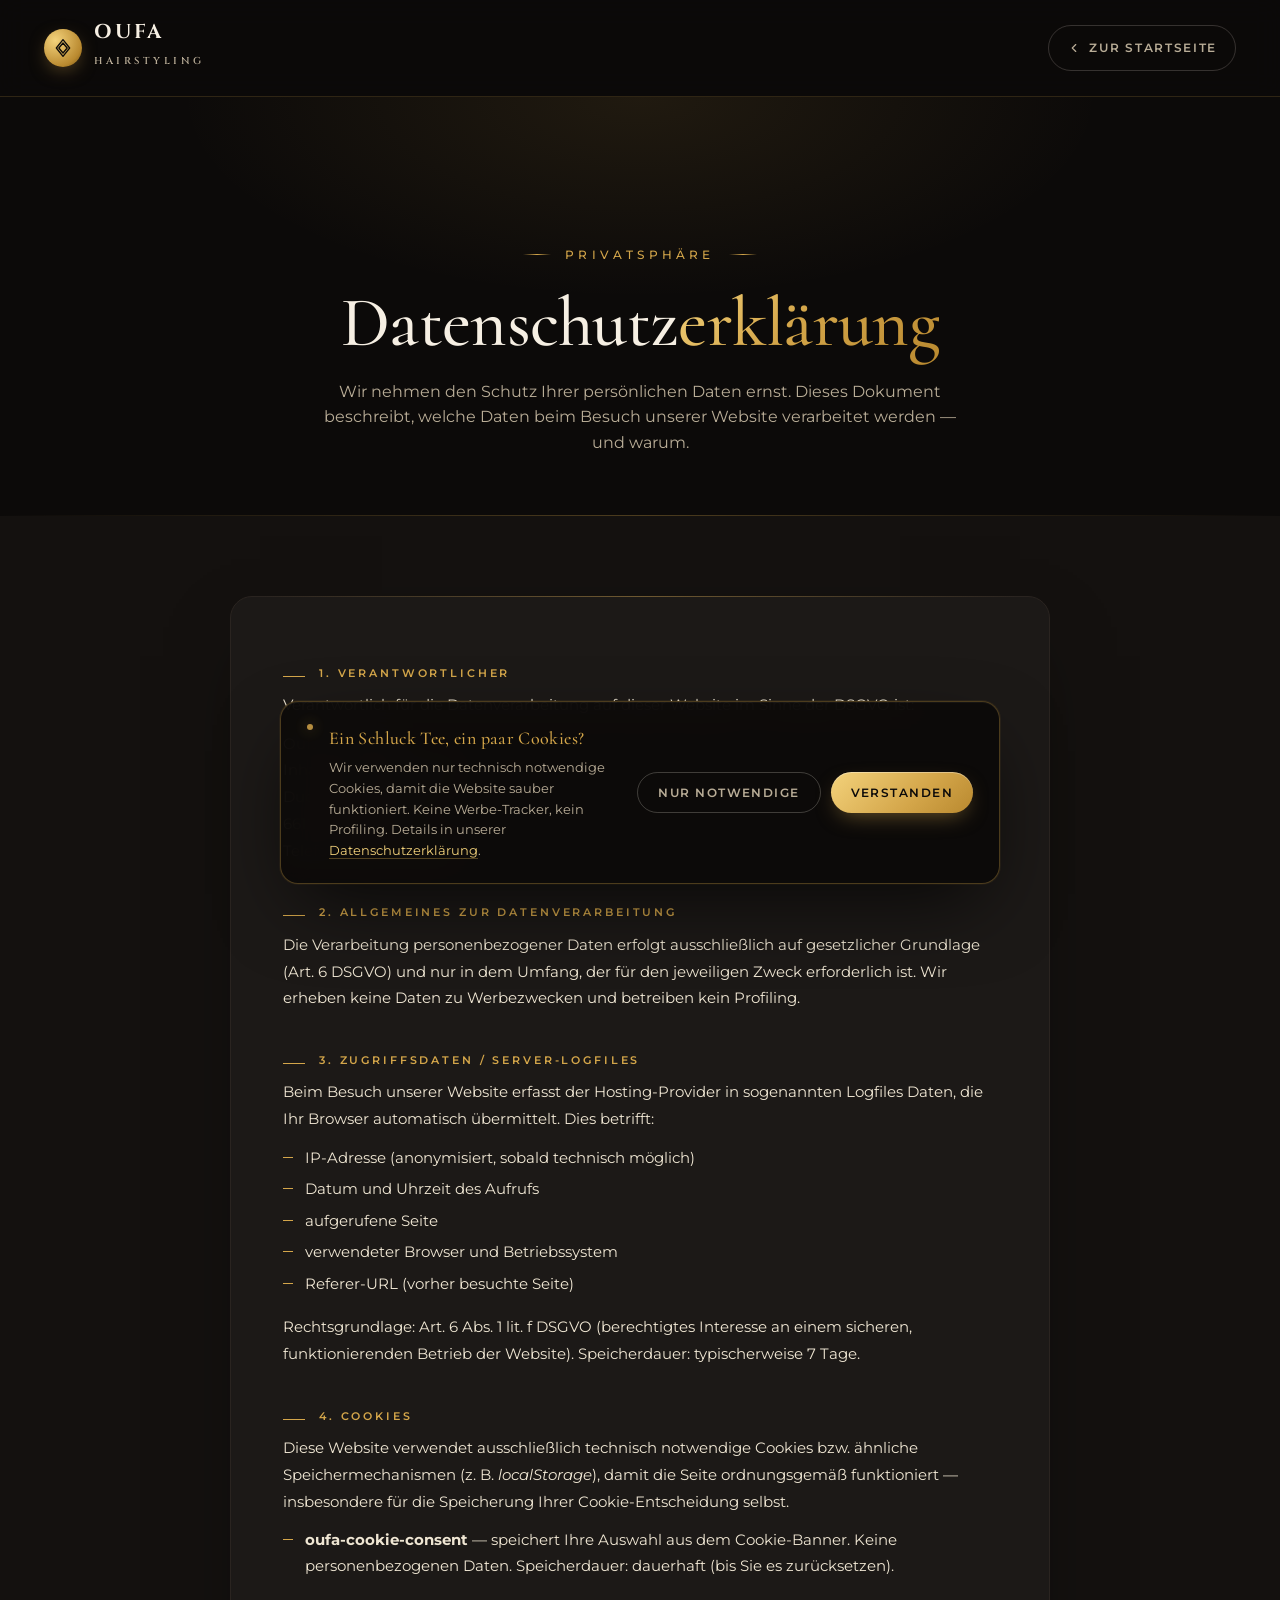
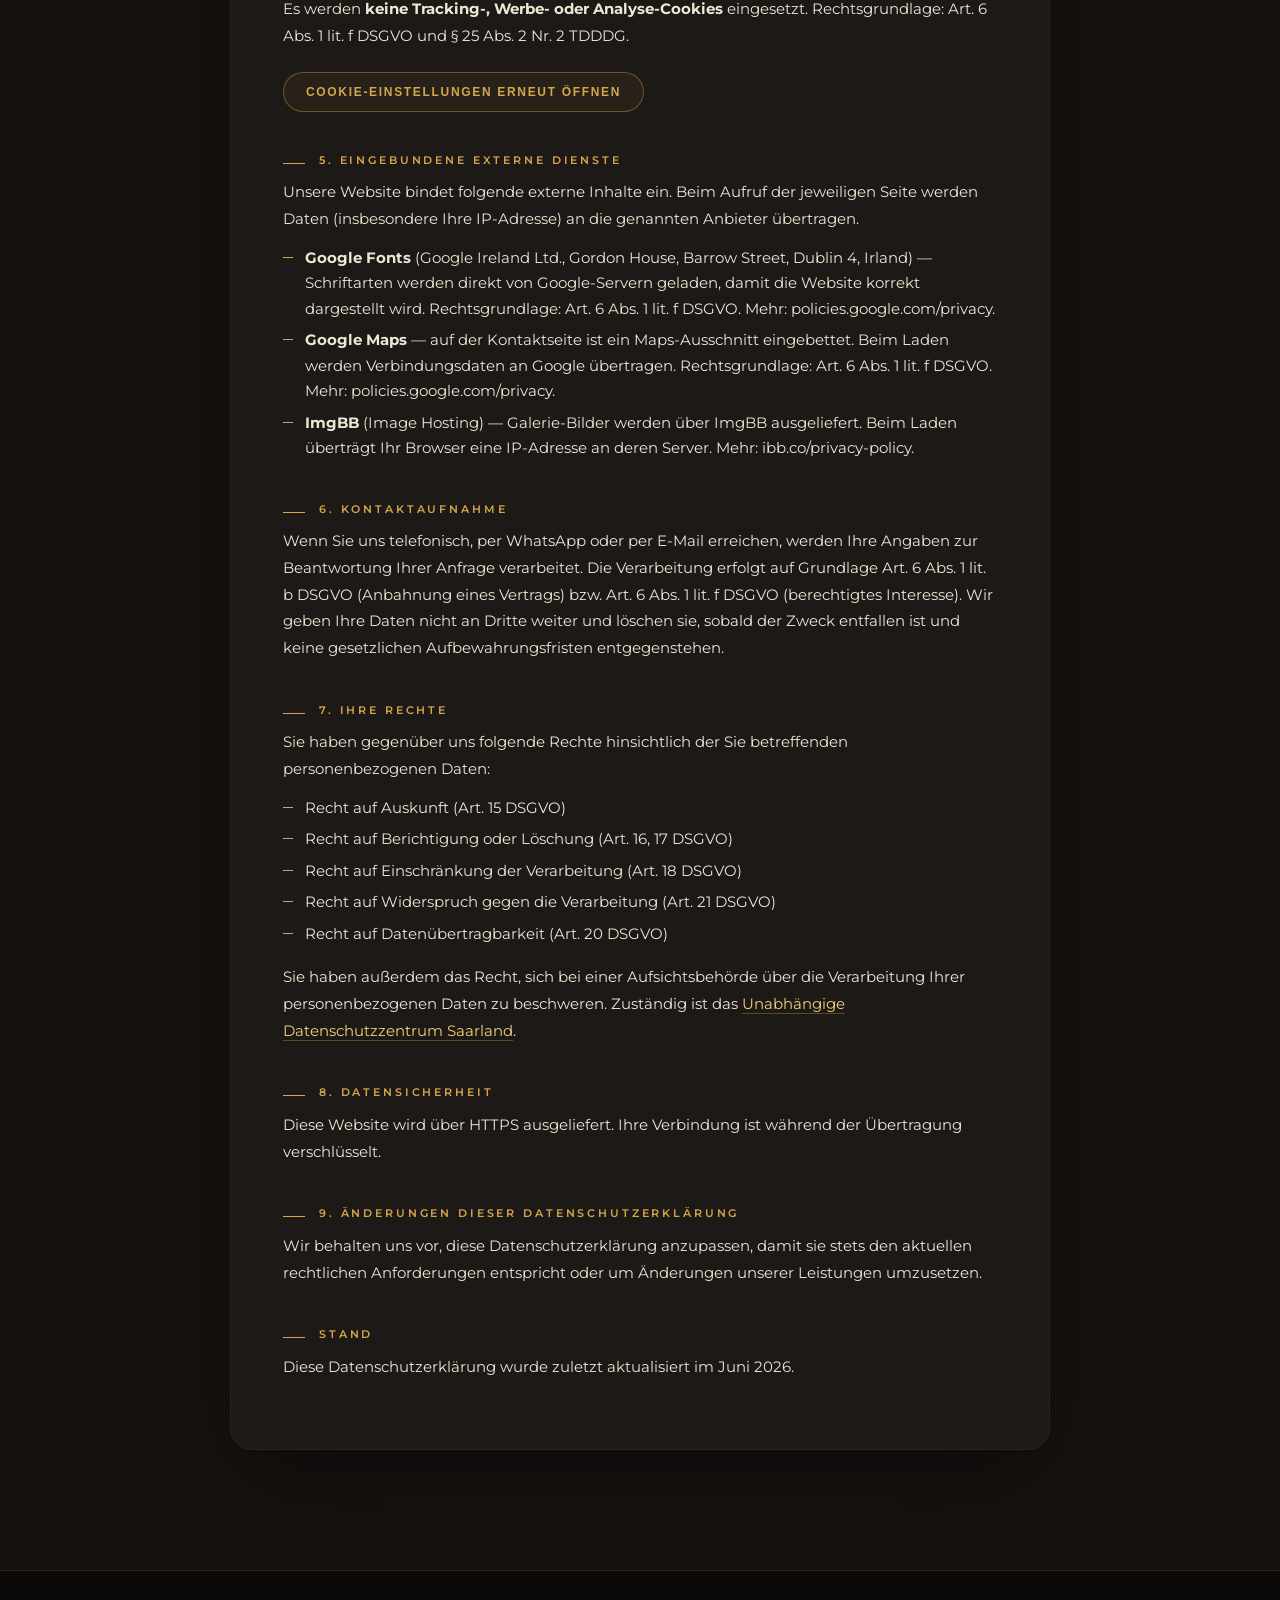
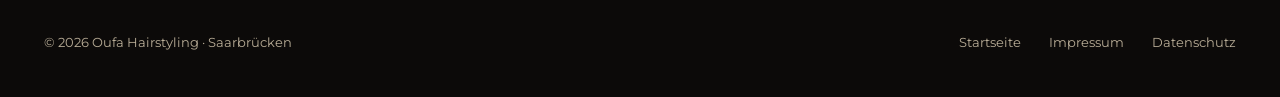
==== datenschutz.html @ 0afa8229 "feat: extract legal pages, add cookie banner, polish each section Structural - impressum.html: stand" ====
<!doctype html>
<html lang="de">
<head>
<meta charset="utf-8" />
<meta name="viewport" content="width=device-width, initial-scale=1, viewport-fit=cover" />
<title>Datenschutz — Oufa Hairstyling Saarbrücken</title>
<meta name="description" content="Datenschutzerklärung von Oufa Hairstyling. Informationen zur Verarbeitung personenbezogener Daten gemäß DSGVO." />
<meta name="theme-color" content="#0c0a09" />
<meta name="robots" content="index, follow" />

<link rel="preconnect" href="https://fonts.googleapis.com" />
<link rel="preconnect" href="https://fonts.gstatic.com" crossorigin />
<link href="https://fonts.googleapis.com/css2?family=Cinzel:wght@400;500;600;700&family=Cormorant:wght@300;400;500;600;700&family=Montserrat:wght@300;400;500;600;700&display=swap" rel="stylesheet" />

<style>
  :root {
    --bg:         #0c0a09;
    --bg-2:       #14110f;
    --surface:    #1c1917;
    --line:       #2a2420;
    --cream:      #f6efe3;
    --cream-2:    #efe6d3;
    --muted:      #b9ad97;
    --ink:        #0c0a09;
    --gold:       #d4a64a;
    --gold-2:     #b9892f;
    --gold-3:     #f3d27b;
    --gold-soft:  rgba(212, 166, 74, 0.18);
    --font-display: "Cinzel", "Cormorant", serif;
    --font-serif:   "Cormorant", "Playfair Display", Georgia, serif;
    --font-sans:    "Montserrat", "Inter", system-ui, -apple-system, sans-serif;
  }
  * { box-sizing: border-box; }
  html { scroll-behavior: smooth; }
  body {
    margin: 0;
    font-family: var(--font-sans);
    color: var(--cream);
    background: var(--bg);
    -webkit-font-smoothing: antialiased;
    text-rendering: optimizeLegibility;
    line-height: 1.6;
    overflow-x: hidden;
  }
  a { color: inherit; text-decoration: none; }
  img, svg { display: block; max-width: 100%; }
  ::selection { background: var(--gold); color: var(--ink); }

  .container { width: 100%; max-width: 1240px; padding: 0 24px; margin: 0 auto; }
  .gold-text {
    background: linear-gradient(135deg, var(--gold-3) 0%, var(--gold) 45%, var(--gold-2) 100%);
    -webkit-background-clip: text; background-clip: text; color: transparent;
  }
  .eyebrow {
    font-family: var(--font-sans); font-weight: 500;
    letter-spacing: .35em; text-transform: uppercase;
    font-size: 12px; color: var(--gold);
    display: inline-flex; align-items: center; gap: 14px;
  }
  .eyebrow::before, .eyebrow::after {
    content: ""; width: 28px; height: 1px;
    background: linear-gradient(90deg, transparent, var(--gold), transparent);
  }

  header.site {
    position: sticky; top: 0; left: 0; right: 0; z-index: 60;
    background: rgba(12,10,9,.78);
    backdrop-filter: blur(14px) saturate(140%);
    -webkit-backdrop-filter: blur(14px) saturate(140%);
    border-bottom: 1px solid rgba(212,166,74,.18);
  }
  .nav { display: flex; align-items: center; justify-content: space-between; padding: 22px 0; }
  .brand {
    display: inline-flex; align-items: center; gap: 12px;
    font-family: var(--font-display); font-weight: 600;
    font-size: 20px; letter-spacing: .14em;
  }
  .brand .mark {
    width: 38px; height: 38px; display: grid; place-items: center;
    border-radius: 50%;
    background: radial-gradient(circle at 30% 30%, var(--gold-3), var(--gold-2) 70%, #6b4d12 100%);
    box-shadow: 0 6px 20px -6px rgba(212,166,74,.55);
    color: var(--ink);
  }
  .brand .name strong { display: block; font-weight: 700; line-height: 1; }
  .brand .name span { font-size: 10px; letter-spacing: .35em; color: var(--muted); }
  .back-link {
    display: inline-flex; align-items: center; gap: 8px;
    font-size: 12px; font-weight: 600; letter-spacing: .14em; text-transform: uppercase;
    color: var(--muted);
    padding: 12px 18px; border-radius: 999px;
    border: 1px solid rgba(246,239,227,.18);
    transition: color .25s ease, border-color .25s ease, background .25s ease;
  }
  .back-link:hover { color: var(--gold); border-color: var(--gold); background: rgba(212,166,74,.06); }
  .back-link svg { transition: transform .3s cubic-bezier(.22,1,.36,1); }
  .back-link:hover svg { transform: translateX(-3px); }

  .page-hero {
    padding: 140px 0 60px; position: relative;
    background:
      radial-gradient(60% 80% at 50% 0%, rgba(212,166,74,.10), transparent 60%),
      var(--bg);
    text-align: center;
  }
  .page-hero::after {
    content: ""; position: absolute; left: 0; right: 0; bottom: 0;
    height: 1px;
    background: linear-gradient(90deg, transparent, rgba(212,166,74,.32), transparent);
  }
  .page-hero h1 {
    font-family: var(--font-serif); font-weight: 500;
    font-size: clamp(42px, 5.5vw, 76px); line-height: 1.06;
    margin: 22px 0 18px; letter-spacing: -0.01em;
  }
  .page-hero p.lead { color: var(--muted); max-width: 640px; margin: 0 auto; font-size: 16px; }

  .legal { background: var(--bg-2); padding: 80px 0 120px; }
  .legal-card {
    max-width: 820px; margin: 0 auto;
    background: var(--surface);
    border: 1px solid var(--line);
    border-radius: 22px;
    padding: 56px 52px;
    box-shadow: 0 30px 80px -30px rgba(0,0,0,.55);
    position: relative;
  }
  .legal-card::before {
    content: ""; position: absolute; top: -1px; left: 32px; right: 32px;
    height: 1px;
    background: linear-gradient(90deg, transparent, rgba(212,166,74,.4), transparent);
  }
  .legal-card h3 {
    font-family: var(--font-sans);
    font-size: 11px; letter-spacing: .26em; text-transform: uppercase;
    color: var(--gold); margin: 40px 0 10px; font-weight: 600;
    display: flex; align-items: baseline; gap: 14px;
  }
  .legal-card h3::before {
    content: ""; width: 22px; height: 1px;
    background: var(--gold); flex-shrink: 0;
  }
  .legal-card h3:first-of-type { margin-top: 12px; }
  .legal-card p {
    font-size: 15px; line-height: 1.78; color: var(--cream-2);
    margin: 0 0 12px;
  }
  .legal-card p a {
    color: var(--gold-3);
    border-bottom: 1px solid rgba(212,166,74,.35);
    transition: color .2s ease, border-color .2s ease;
  }
  .legal-card p a:hover { color: var(--gold); border-bottom-color: var(--gold); }
  .legal-card ul {
    list-style: none; margin: 8px 0 18px; padding: 0;
  }
  .legal-card ul li {
    font-size: 15px; line-height: 1.7; color: var(--cream-2);
    padding-left: 22px; position: relative; margin-bottom: 6px;
  }
  .legal-card ul li::before {
    content: ""; position: absolute;
    left: 0; top: 12px;
    width: 10px; height: 1px;
    background: var(--gold);
  }
  .legal-card .meta-cookie-btn {
    display: inline-flex; align-items: center; gap: 8px;
    margin-top: 10px;
    padding: 12px 22px;
    border-radius: 999px;
    border: 1px solid rgba(212,166,74,.4);
    background: rgba(212,166,74,.06);
    color: var(--gold);
    font-size: 12px; font-weight: 600;
    letter-spacing: .14em; text-transform: uppercase;
    cursor: pointer;
    transition: background .25s ease, transform .25s ease;
  }
  .legal-card .meta-cookie-btn:hover { background: rgba(212,166,74,.16); transform: translateY(-1px); }

  footer {
    background: var(--bg);
    border-top: 1px solid var(--line);
    padding: 48px 0 32px;
  }
  .foot {
    display: flex; flex-wrap: wrap;
    align-items: center; justify-content: space-between;
    gap: 24px;
  }
  .foot p, .foot a { color: var(--muted); font-size: 13px; }
  .foot .legal-links { display: flex; gap: 28px; }
  .foot .legal-links a {
    position: relative; transition: color .25s ease;
  }
  .foot .legal-links a::after {
    content: ""; position: absolute; left: 0; right: 0; bottom: -4px;
    height: 1px; background: var(--gold);
    transform: scaleX(0); transform-origin: left;
    transition: transform .35s cubic-bezier(.22,1,.36,1);
  }
  .foot .legal-links a:hover { color: var(--gold); }
  .foot .legal-links a:hover::after { transform: scaleX(1); }

  @media (max-width: 720px) {
    .page-hero { padding: 110px 0 50px; }
    .legal { padding: 60px 0 80px; }
    .legal-card { padding: 40px 24px; border-radius: 18px; }
    .legal-card p, .legal-card ul li { font-size: 14px; }
    .legal-card h3 { font-size: 10px; letter-spacing: .22em; }
  }
</style>
</head>
<body>

<header class="site">
  <div class="container">
    <div class="nav">
      <a href="/" class="brand" aria-label="Oufa Hairstyling — zurück zur Startseite">
        <span class="mark" aria-hidden="true">
          <svg width="20" height="20" viewBox="0 0 24 24" fill="none" stroke="currentColor" stroke-width="1.6" stroke-linecap="round" stroke-linejoin="round">
            <path d="M12 2 L20 12 L12 22 L4 12 Z"/>
            <path d="M12 6 L17 12 L12 18 L7 12 Z"/>
          </svg>
        </span>
        <span class="name">
          <strong>OUFA</strong>
          <span>HAIRSTYLING</span>
        </span>
      </a>
      <a href="/" class="back-link">
        <svg width="14" height="14" viewBox="0 0 24 24" fill="none" stroke="currentColor" stroke-width="2" stroke-linecap="round" stroke-linejoin="round">
          <polyline points="15 18 9 12 15 6"/>
        </svg>
        Zur Startseite
      </a>
    </div>
  </div>
</header>

<section class="page-hero">
  <div class="container">
    <span class="eyebrow">Privatsphäre</span>
    <h1>Datenschutz<span class="gold-text">erklärung</span></h1>
    <p class="lead">Wir nehmen den Schutz Ihrer persönlichen Daten ernst. Dieses Dokument beschreibt, welche Daten beim Besuch unserer Website verarbeitet werden — und warum.</p>
  </div>
</section>

<section class="legal">
  <div class="container">
    <div class="legal-card">

      <h3>1. Verantwortlicher</h3>
      <p>
        Verantwortlich für die Datenverarbeitung auf dieser Website im Sinne der DSGVO ist:
      </p>
      <p>
        Oufa Hairstyling<br />
        Inhaberin: Oufa Yousef<br />
        Dudweilerstraße 2A<br />
        66111 Saarbrücken<br />
        Telefon: <a href="tel:+491607634655">0160 76 34 655</a>
      </p>

      <h3>2. Allgemeines zur Datenverarbeitung</h3>
      <p>
        Die Verarbeitung personenbezogener Daten erfolgt ausschließlich auf gesetzlicher Grundlage
        (Art. 6 DSGVO) und nur in dem Umfang, der für den jeweiligen Zweck erforderlich ist. Wir
        erheben keine Daten zu Werbezwecken und betreiben kein Profiling.
      </p>

      <h3>3. Zugriffsdaten / Server-Logfiles</h3>
      <p>
        Beim Besuch unserer Website erfasst der Hosting-Provider in sogenannten Logfiles Daten, die
        Ihr Browser automatisch übermittelt. Dies betrifft:
      </p>
      <ul>
        <li>IP-Adresse (anonymisiert, sobald technisch möglich)</li>
        <li>Datum und Uhrzeit des Aufrufs</li>
        <li>aufgerufene Seite</li>
        <li>verwendeter Browser und Betriebssystem</li>
        <li>Referer-URL (vorher besuchte Seite)</li>
      </ul>
      <p>
        Rechtsgrundlage: Art. 6 Abs. 1 lit. f DSGVO (berechtigtes Interesse an einem sicheren,
        funktionierenden Betrieb der Website). Speicherdauer: typischerweise 7 Tage.
      </p>

      <h3>4. Cookies</h3>
      <p>
        Diese Website verwendet ausschließlich technisch notwendige Cookies bzw. ähnliche
        Speichermechanismen (z. B. <em>localStorage</em>), damit die Seite ordnungsgemäß
        funktioniert — insbesondere für die Speicherung Ihrer Cookie-Entscheidung selbst.
      </p>
      <ul>
        <li><strong>oufa-cookie-consent</strong> — speichert Ihre Auswahl aus dem Cookie-Banner.
          Keine personenbezogenen Daten. Speicherdauer: dauerhaft (bis Sie es zurücksetzen).</li>
      </ul>
      <p>
        Es werden <strong>keine Tracking-, Werbe- oder Analyse-Cookies</strong> eingesetzt.
        Rechtsgrundlage: Art. 6 Abs. 1 lit. f DSGVO und § 25 Abs. 2 Nr. 2 TDDDG.
      </p>
      <p>
        <button type="button" class="meta-cookie-btn" onclick="if(window.oufaCookies){window.oufaCookies.open();}">
          Cookie-Einstellungen erneut öffnen
        </button>
      </p>

      <h3>5. Eingebundene externe Dienste</h3>
      <p>
        Unsere Website bindet folgende externe Inhalte ein. Beim Aufruf der jeweiligen Seite werden
        Daten (insbesondere Ihre IP-Adresse) an die genannten Anbieter übertragen.
      </p>
      <ul>
        <li><strong>Google Fonts</strong> (Google Ireland Ltd., Gordon House, Barrow Street, Dublin 4,
          Irland) — Schriftarten werden direkt von Google-Servern geladen, damit die Website korrekt
          dargestellt wird. Rechtsgrundlage: Art. 6 Abs. 1 lit. f DSGVO.
          Mehr: <a href="https://policies.google.com/privacy" target="_blank" rel="noopener noreferrer">policies.google.com/privacy</a>.</li>
        <li><strong>Google Maps</strong> — auf der Kontaktseite ist ein Maps-Ausschnitt eingebettet.
          Beim Laden werden Verbindungsdaten an Google übertragen. Rechtsgrundlage: Art. 6 Abs. 1
          lit. f DSGVO.
          Mehr: <a href="https://policies.google.com/privacy" target="_blank" rel="noopener noreferrer">policies.google.com/privacy</a>.</li>
        <li><strong>ImgBB</strong> (Image Hosting) — Galerie-Bilder werden über ImgBB ausgeliefert.
          Beim Laden überträgt Ihr Browser eine IP-Adresse an deren Server.
          Mehr: <a href="https://ibb.co/privacy-policy" target="_blank" rel="noopener noreferrer">ibb.co/privacy-policy</a>.</li>
      </ul>

      <h3>6. Kontaktaufnahme</h3>
      <p>
        Wenn Sie uns telefonisch, per WhatsApp oder per E-Mail erreichen, werden Ihre Angaben zur
        Beantwortung Ihrer Anfrage verarbeitet. Die Verarbeitung erfolgt auf Grundlage Art. 6 Abs. 1
        lit. b DSGVO (Anbahnung eines Vertrags) bzw. Art. 6 Abs. 1 lit. f DSGVO (berechtigtes
        Interesse). Wir geben Ihre Daten nicht an Dritte weiter und löschen sie, sobald der Zweck
        entfallen ist und keine gesetzlichen Aufbewahrungsfristen entgegenstehen.
      </p>

      <h3>7. Ihre Rechte</h3>
      <p>Sie haben gegenüber uns folgende Rechte hinsichtlich der Sie betreffenden personenbezogenen Daten:</p>
      <ul>
        <li>Recht auf Auskunft (Art. 15 DSGVO)</li>
        <li>Recht auf Berichtigung oder Löschung (Art. 16, 17 DSGVO)</li>
        <li>Recht auf Einschränkung der Verarbeitung (Art. 18 DSGVO)</li>
        <li>Recht auf Widerspruch gegen die Verarbeitung (Art. 21 DSGVO)</li>
        <li>Recht auf Datenübertragbarkeit (Art. 20 DSGVO)</li>
      </ul>
      <p>
        Sie haben außerdem das Recht, sich bei einer Aufsichtsbehörde über die Verarbeitung Ihrer
        personenbezogenen Daten zu beschweren. Zuständig ist das
        <a href="https://www.datenschutz.saarland.de/" target="_blank" rel="noopener noreferrer">Unabhängige Datenschutzzentrum Saarland</a>.
      </p>

      <h3>8. Datensicherheit</h3>
      <p>
        Diese Website wird über HTTPS ausgeliefert. Ihre Verbindung ist während der Übertragung
        verschlüsselt.
      </p>

      <h3>9. Änderungen dieser Datenschutzerklärung</h3>
      <p>
        Wir behalten uns vor, diese Datenschutzerklärung anzupassen, damit sie stets den aktuellen
        rechtlichen Anforderungen entspricht oder um Änderungen unserer Leistungen umzusetzen.
      </p>

      <h3>Stand</h3>
      <p>
        Diese Datenschutzerklärung wurde zuletzt aktualisiert im
        <span id="dsStand">Juni 2026</span>.
      </p>

    </div>
  </div>
</section>

<footer>
  <div class="container">
    <div class="foot">
      <p>© <span id="year"></span> Oufa Hairstyling · Saarbrücken</p>
      <div class="legal-links">
        <a href="/">Startseite</a>
        <a href="/impressum.html">Impressum</a>
        <a href="/datenschutz.html">Datenschutz</a>
      </div>
    </div>
  </div>
</footer>

<script>document.getElementById('year').textContent = new Date().getFullYear();</script>
<script src="/cookie.js" defer></script>
</body>
</html>
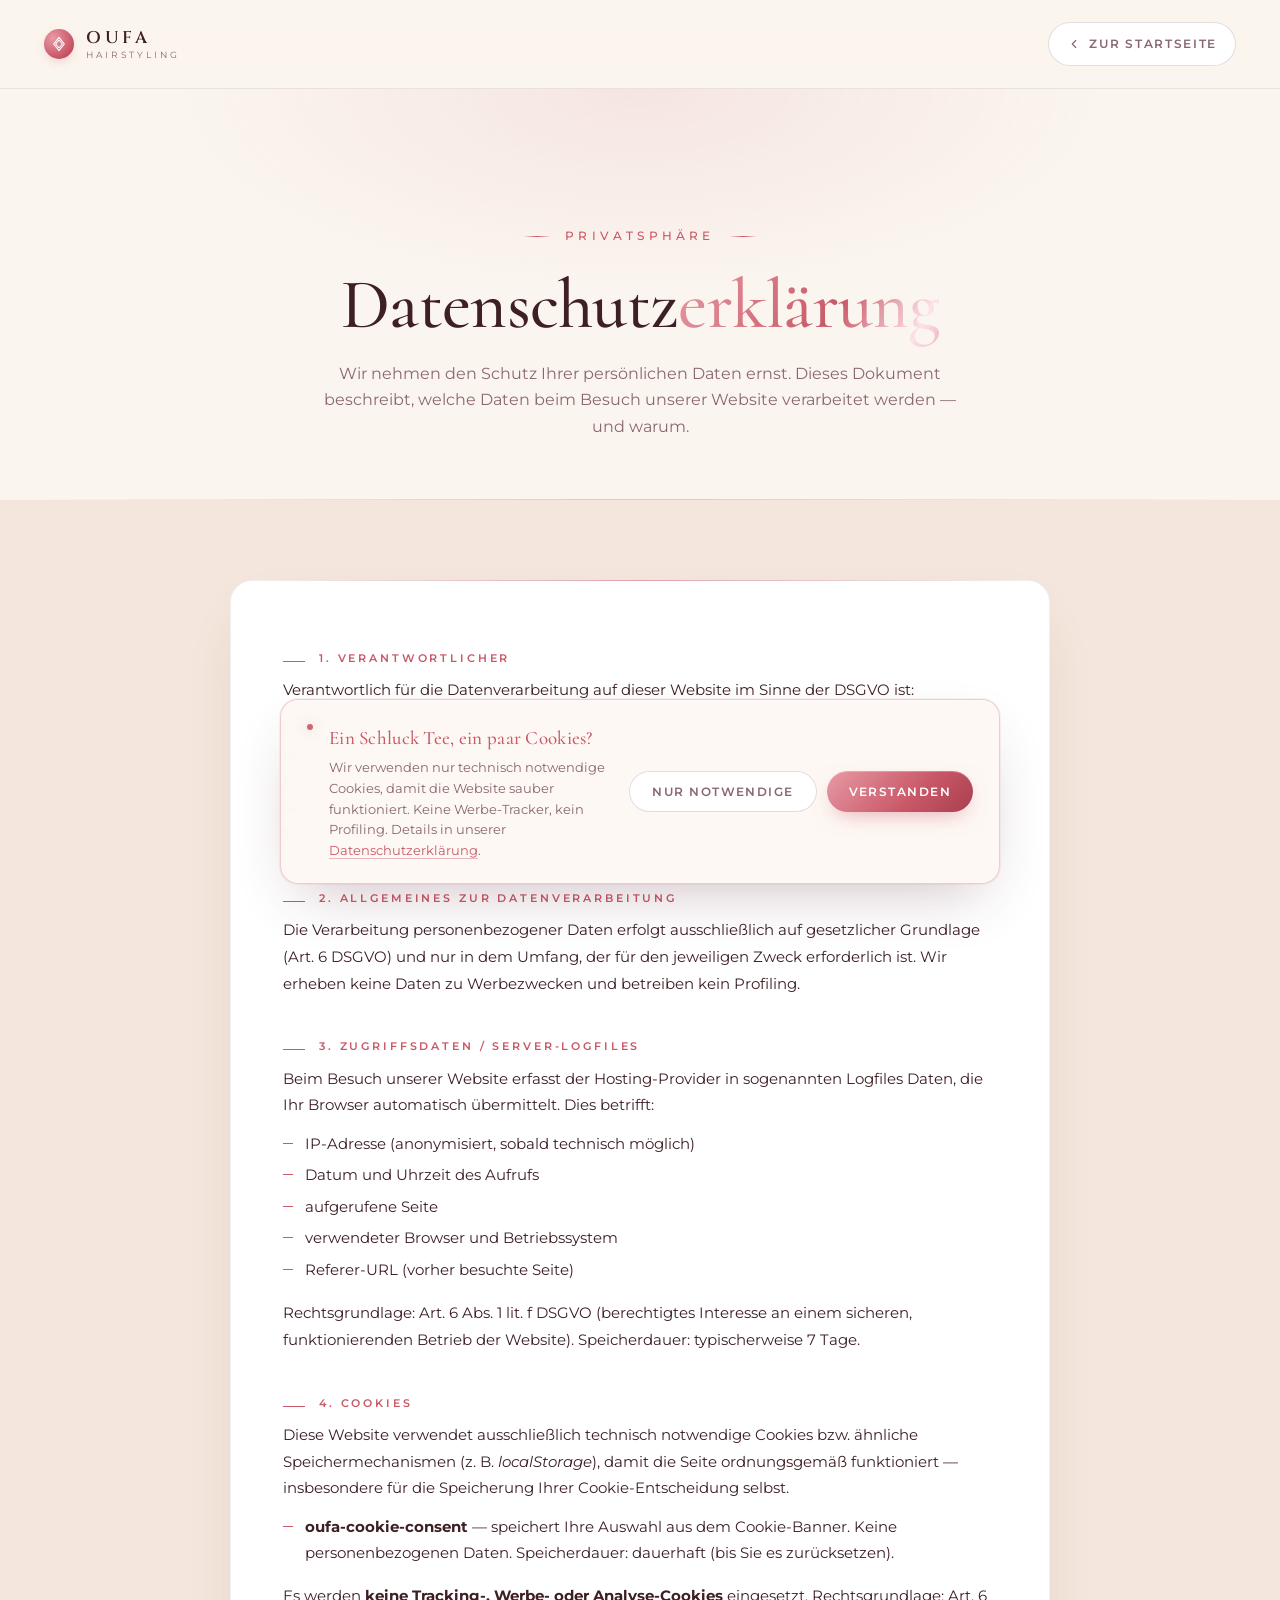
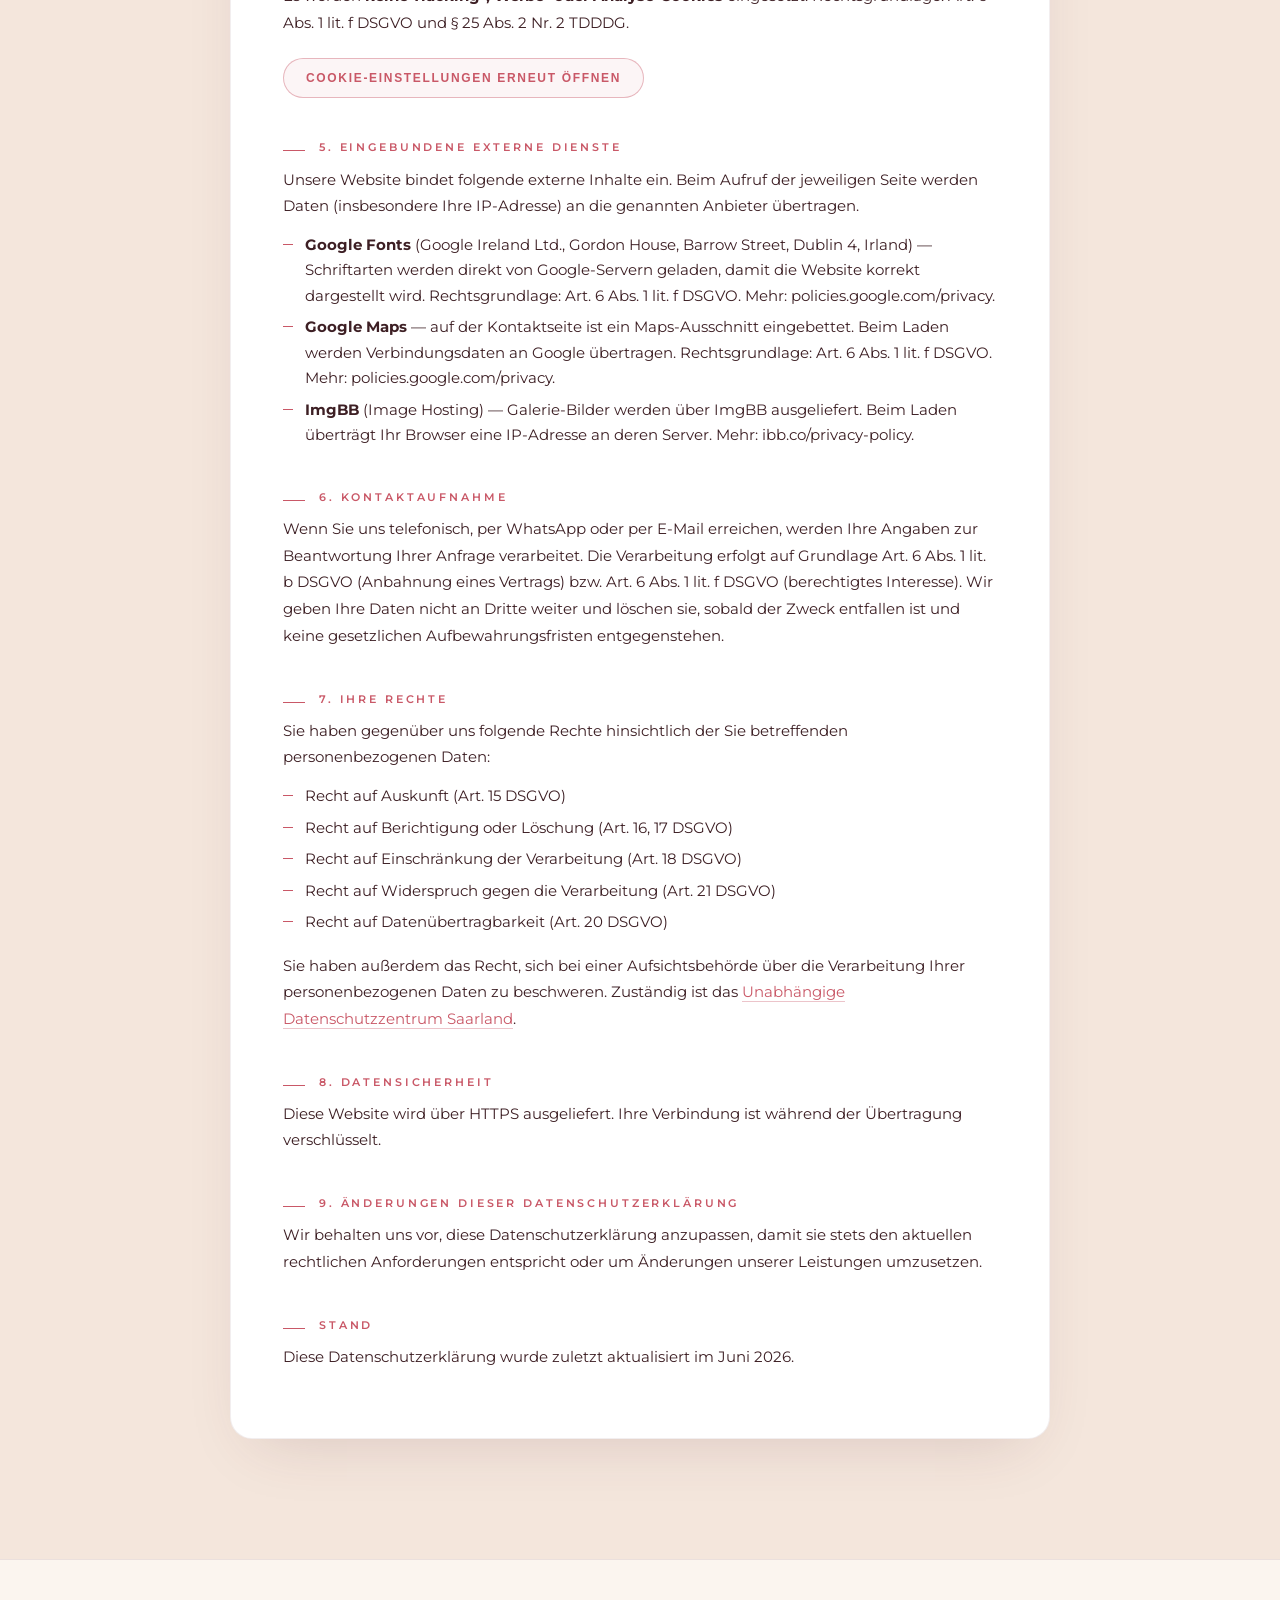
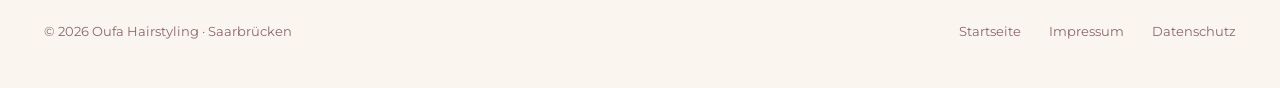
==== commit a0df4300: "feat: fix rose palette + full SEO push (10 sub-pages, schema, sitemap) Visual fixes (palette mismatc" ====
--- a/datenschutz.html
+++ b/datenschutz.html
@@ -5,7 +5,7 @@
 <meta name="viewport" content="width=device-width, initial-scale=1, viewport-fit=cover" />
 <title>Datenschutz — Oufa Hairstyling Saarbrücken</title>
 <meta name="description" content="Datenschutzerklärung von Oufa Hairstyling. Informationen zur Verarbeitung personenbezogener Daten gemäß DSGVO." />
-<meta name="theme-color" content="#0c0a09" />
+<meta name="theme-color" content="#fbf5ef" />
 <meta name="robots" content="index, follow" />
 
 <link rel="preconnect" href="https://fonts.googleapis.com" />
@@ -14,18 +14,19 @@
 
 <style>
   :root {
-    --bg:         #0c0a09;
-    --bg-2:       #14110f;
-    --surface:    #1c1917;
-    --line:       #2a2420;
-    --cream:      #f6efe3;
-    --cream-2:    #efe6d3;
-    --muted:      #b9ad97;
-    --ink:        #0c0a09;
-    --gold:       #d4a64a;
-    --gold-2:     #b9892f;
-    --gold-3:     #f3d27b;
-    --gold-soft:  rgba(212, 166, 74, 0.18);
+    --bg:         #fbf5ef;
+    --bg-2:       #f4e6dc;
+    --surface:    #ffffff;
+    --surface-2:  #fbf0e8;
+    --line:       rgba(92, 42, 58, 0.10);
+    --cream:      #fdf8f3;
+    --muted:      #8a6770;
+    --ink:        #3d1f24;
+    --ink-2:      #2a1318;
+    --gold:       #c95867;
+    --gold-2:     #a83f4f;
+    --gold-3:     #e89aa6;
+    --gold-soft:  rgba(201, 88, 103, 0.14);
     --font-display: "Cinzel", "Cormorant", serif;
     --font-serif:   "Cormorant", "Playfair Display", Georgia, serif;
     --font-sans:    "Montserrat", "Inter", system-ui, -apple-system, sans-serif;
@@ -35,22 +36,31 @@
   body {
     margin: 0;
     font-family: var(--font-sans);
-    color: var(--cream);
+    color: var(--ink);
     background: var(--bg);
     -webkit-font-smoothing: antialiased;
     text-rendering: optimizeLegibility;
-    line-height: 1.6;
+    line-height: 1.65;
     overflow-x: hidden;
   }
   a { color: inherit; text-decoration: none; }
   img, svg { display: block; max-width: 100%; }
-  ::selection { background: var(--gold); color: var(--ink); }
+  ::selection { background: var(--gold); color: #fff; }
 
   .container { width: 100%; max-width: 1240px; padding: 0 24px; margin: 0 auto; }
+
   .gold-text {
-    background: linear-gradient(135deg, var(--gold-3) 0%, var(--gold) 45%, var(--gold-2) 100%);
+    background: linear-gradient(120deg, var(--gold-3) 0%, var(--gold) 30%, #fde2e7 45%, var(--gold) 60%, var(--gold-2) 100%);
+    background-size: 220% 100%; background-position: 0% 50%;
     -webkit-background-clip: text; background-clip: text; color: transparent;
-  }
+    animation: gold-shimmer 9s ease-in-out infinite;
+  }
+  @keyframes gold-shimmer {
+    0%, 100% { background-position: 0% 50%; }
+    50% { background-position: 100% 50%; }
+  }
+  @media (prefers-reduced-motion: reduce) { .gold-text { animation: none; } }
+
   .eyebrow {
     font-family: var(--font-sans); font-weight: 500;
     letter-spacing: .35em; text-transform: uppercase;
@@ -64,54 +74,60 @@
 
   header.site {
     position: sticky; top: 0; left: 0; right: 0; z-index: 60;
-    background: rgba(12,10,9,.78);
+    background: rgba(251,245,239,.85);
     backdrop-filter: blur(14px) saturate(140%);
     -webkit-backdrop-filter: blur(14px) saturate(140%);
-    border-bottom: 1px solid rgba(212,166,74,.18);
+    border-bottom: 1px solid var(--line);
   }
   .nav { display: flex; align-items: center; justify-content: space-between; padding: 22px 0; }
   .brand {
     display: inline-flex; align-items: center; gap: 12px;
     font-family: var(--font-display); font-weight: 600;
-    font-size: 20px; letter-spacing: .14em;
+    font-size: 17px; letter-spacing: .18em; color: var(--ink);
   }
   .brand .mark {
-    width: 38px; height: 38px; display: grid; place-items: center;
+    width: 30px; height: 30px; display: grid; place-items: center;
     border-radius: 50%;
-    background: radial-gradient(circle at 30% 30%, var(--gold-3), var(--gold-2) 70%, #6b4d12 100%);
-    box-shadow: 0 6px 20px -6px rgba(212,166,74,.55);
-    color: var(--ink);
-  }
-  .brand .name strong { display: block; font-weight: 700; line-height: 1; }
-  .brand .name span { font-size: 10px; letter-spacing: .35em; color: var(--muted); }
+    background: radial-gradient(circle at 30% 30%, var(--gold-3), var(--gold) 65%, var(--gold-2) 100%);
+    box-shadow: 0 4px 12px -4px rgba(201,88,103,.4);
+    color: #fff;
+  }
+  .brand .mark svg { width: 16px; height: 16px; }
+  .brand .name { display: inline-flex; flex-direction: column; line-height: 1; }
+  .brand .name strong { font-weight: 600; letter-spacing: .22em; }
+  .brand .name span {
+    font-family: var(--font-sans); font-weight: 400; letter-spacing: .32em;
+    font-size: 9px; color: var(--muted); margin-top: 4px;
+  }
   .back-link {
     display: inline-flex; align-items: center; gap: 8px;
     font-size: 12px; font-weight: 600; letter-spacing: .14em; text-transform: uppercase;
     color: var(--muted);
-    padding: 12px 18px; border-radius: 999px;
-    border: 1px solid rgba(246,239,227,.18);
+    padding: 11px 18px; border-radius: 999px;
+    border: 1px solid rgba(92, 42, 58, 0.16);
+    background: var(--surface);
     transition: color .25s ease, border-color .25s ease, background .25s ease;
   }
-  .back-link:hover { color: var(--gold); border-color: var(--gold); background: rgba(212,166,74,.06); }
+  .back-link:hover { color: var(--gold); border-color: var(--gold); background: var(--gold-soft); }
   .back-link svg { transition: transform .3s cubic-bezier(.22,1,.36,1); }
   .back-link:hover svg { transform: translateX(-3px); }
 
   .page-hero {
-    padding: 140px 0 60px; position: relative;
+    padding: 130px 0 60px; position: relative;
     background:
-      radial-gradient(60% 80% at 50% 0%, rgba(212,166,74,.10), transparent 60%),
+      radial-gradient(60% 80% at 50% 0%, rgba(201,88,103,.10), transparent 60%),
       var(--bg);
     text-align: center;
   }
   .page-hero::after {
     content: ""; position: absolute; left: 0; right: 0; bottom: 0;
     height: 1px;
-    background: linear-gradient(90deg, transparent, rgba(212,166,74,.32), transparent);
+    background: linear-gradient(90deg, transparent, rgba(201,88,103,.32), transparent);
   }
   .page-hero h1 {
     font-family: var(--font-serif); font-weight: 500;
     font-size: clamp(42px, 5.5vw, 76px); line-height: 1.06;
-    margin: 22px 0 18px; letter-spacing: -0.01em;
+    margin: 22px 0 18px; letter-spacing: -0.01em; color: var(--ink);
   }
   .page-hero p.lead { color: var(--muted); max-width: 640px; margin: 0 auto; font-size: 16px; }
 
@@ -119,16 +135,16 @@
   .legal-card {
     max-width: 820px; margin: 0 auto;
     background: var(--surface);
-    border: 1px solid var(--line);
+    border: 1px solid rgba(92, 42, 58, 0.08);
     border-radius: 22px;
     padding: 56px 52px;
-    box-shadow: 0 30px 80px -30px rgba(0,0,0,.55);
+    box-shadow: 0 24px 60px -25px rgba(92,42,58,.18);
     position: relative;
   }
   .legal-card::before {
     content: ""; position: absolute; top: -1px; left: 32px; right: 32px;
     height: 1px;
-    background: linear-gradient(90deg, transparent, rgba(212,166,74,.4), transparent);
+    background: linear-gradient(90deg, transparent, rgba(201,88,103,.5), transparent);
   }
   .legal-card h3 {
     font-family: var(--font-sans);
@@ -142,42 +158,41 @@
   }
   .legal-card h3:first-of-type { margin-top: 12px; }
   .legal-card p {
-    font-size: 15px; line-height: 1.78; color: var(--cream-2);
-    margin: 0 0 12px;
+    font-size: 15px; line-height: 1.78; color: var(--ink); margin: 0 0 12px;
   }
   .legal-card p a {
-    color: var(--gold-3);
-    border-bottom: 1px solid rgba(212,166,74,.35);
+    color: var(--gold);
+    border-bottom: 1px solid rgba(201,88,103,.35);
     transition: color .2s ease, border-color .2s ease;
   }
-  .legal-card p a:hover { color: var(--gold); border-bottom-color: var(--gold); }
-  .legal-card ul {
-    list-style: none; margin: 8px 0 18px; padding: 0;
-  }
+  .legal-card p a:hover { color: var(--gold-2); border-bottom-color: var(--gold-2); }
+  .legal-card ul { list-style: none; margin: 8px 0 18px; padding: 0; }
   .legal-card ul li {
-    font-size: 15px; line-height: 1.7; color: var(--cream-2);
+    font-size: 15px; line-height: 1.7; color: var(--ink);
     padding-left: 22px; position: relative; margin-bottom: 6px;
   }
   .legal-card ul li::before {
     content: ""; position: absolute;
     left: 0; top: 12px;
-    width: 10px; height: 1px;
-    background: var(--gold);
+    width: 10px; height: 1px; background: var(--gold);
   }
   .legal-card .meta-cookie-btn {
     display: inline-flex; align-items: center; gap: 8px;
-    margin-top: 10px;
-    padding: 12px 22px;
+    margin-top: 10px; padding: 12px 22px;
     border-radius: 999px;
-    border: 1px solid rgba(212,166,74,.4);
-    background: rgba(212,166,74,.06);
+    border: 1px solid rgba(201,88,103,.4);
+    background: rgba(201,88,103,.06);
     color: var(--gold);
     font-size: 12px; font-weight: 600;
     letter-spacing: .14em; text-transform: uppercase;
     cursor: pointer;
-    transition: background .25s ease, transform .25s ease;
-  }
-  .legal-card .meta-cookie-btn:hover { background: rgba(212,166,74,.16); transform: translateY(-1px); }
+    transition: background .25s ease, transform .25s ease, color .25s ease;
+  }
+  .legal-card .meta-cookie-btn:hover {
+    background: rgba(201,88,103,.16);
+    color: var(--gold-2);
+    transform: translateY(-1px);
+  }
 
   footer {
     background: var(--bg);
@@ -363,10 +378,7 @@
       </p>
 
       <h3>Stand</h3>
-      <p>
-        Diese Datenschutzerklärung wurde zuletzt aktualisiert im
-        <span id="dsStand">Juni 2026</span>.
-      </p>
+      <p>Diese Datenschutzerklärung wurde zuletzt aktualisiert im Juni 2026.</p>
 
     </div>
   </div>
